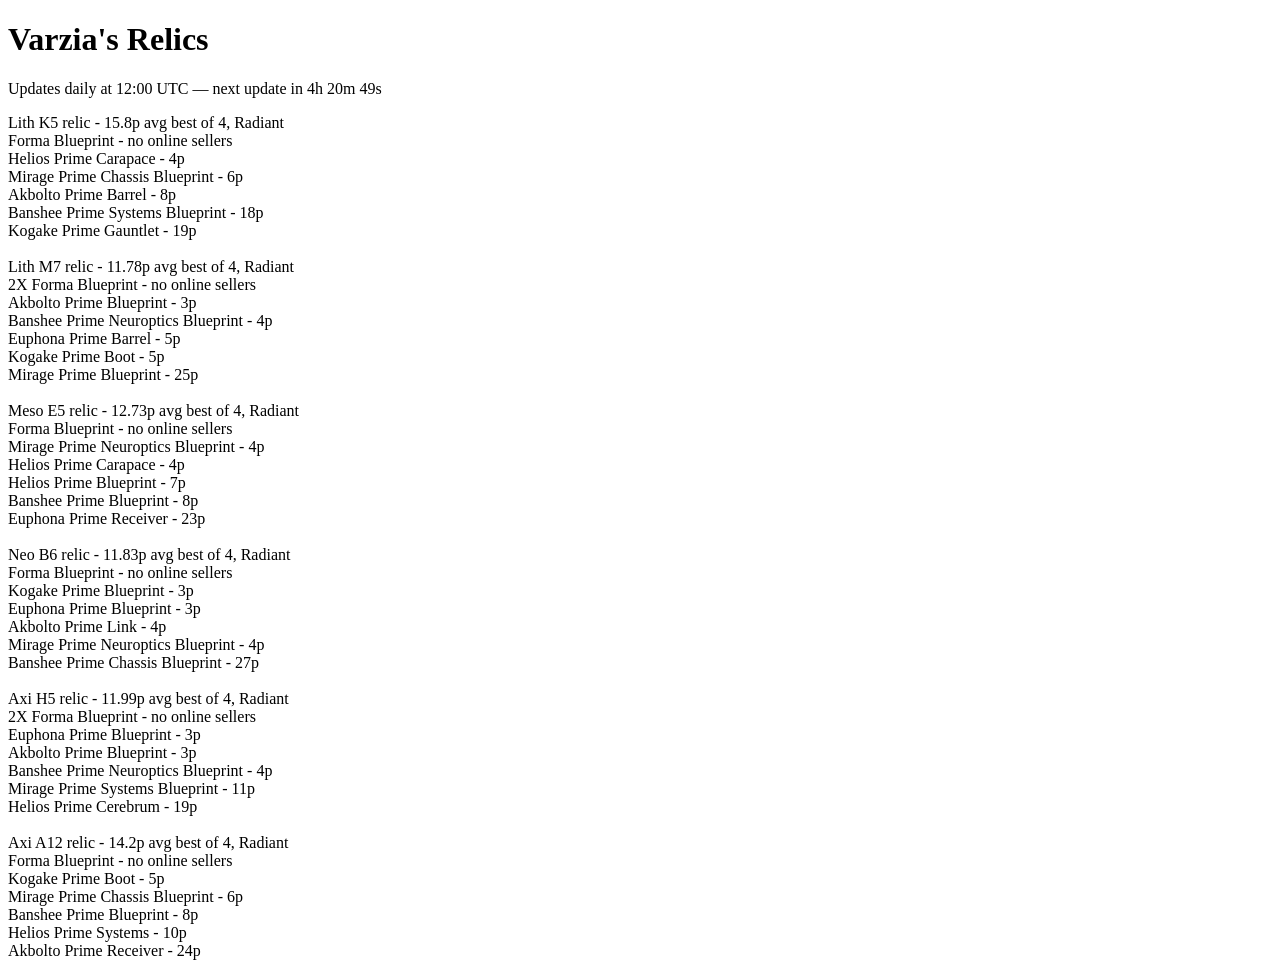
==== index.html @ 23f41d36 "Rename github-index.html to index.html" ====
<!DOCTYPE html>
<html>
<head>
  <title>Varzia's Relics</title>
</head>
<body>
  <h1>Varzia's Relics</h1>
  <p id="meta">Loading...</p>
  <div id="relics">Loading relic data...</div>

  <script>
    // Next update time: 12:00 UTC, once a day.
    // If you change the cron schedule in update-relics.yml, change this hour to match.
    const UPDATE_HOUR_UTC = 12;

    function nextUpdateTime() {
      const now = new Date();
      const next = new Date(Date.UTC(now.getUTCFullYear(), now.getUTCMonth(), now.getUTCDate(), UPDATE_HOUR_UTC, 0, 0));
      if (next <= now) next.setUTCDate(next.getUTCDate() + 1);
      return next;
    }

    function formatCountdown(ms) {
      const totalSeconds = Math.max(0, Math.floor(ms / 1000));
      const h = Math.floor(totalSeconds / 3600);
      const m = Math.floor((totalSeconds % 3600) / 60);
      const s = totalSeconds % 60;
      return h + "h " + m + "m " + s + "s";
    }

    function updateCountdown() {
      const meta = document.getElementById("meta");
      const next = nextUpdateTime();
      const diff = next - new Date();
      meta.textContent = "Updates daily at 12:00 UTC — next update in " + formatCountdown(diff);
    }

    async function loadRelics() {
      const out = document.getElementById("relics");
      try {
        const r = await fetch("relics.json");
        const data = await r.json();

        const blocks = data.relics.map(relic => {
          const lines = relic.items.map(x => {
            const priceText = x.priceKnown ? x.price + "p" : "no online sellers";
            return "  " + x.itemName + " - " + priceText;
          });
          return relic.relic + " relic - " + relic.relicValue + "p avg best of 4, Radiant\n" + lines.join("\n");
        });

        out.style.whiteSpace = "pre-line";
        out.textContent = blocks.join("\n\n");
      } catch (e) {
        out.textContent = "Failed to load relic data: " + e;
      }
    }

    updateCountdown();
    setInterval(updateCountdown, 1000);
    loadRelics();
  </script>
</body>
</html>
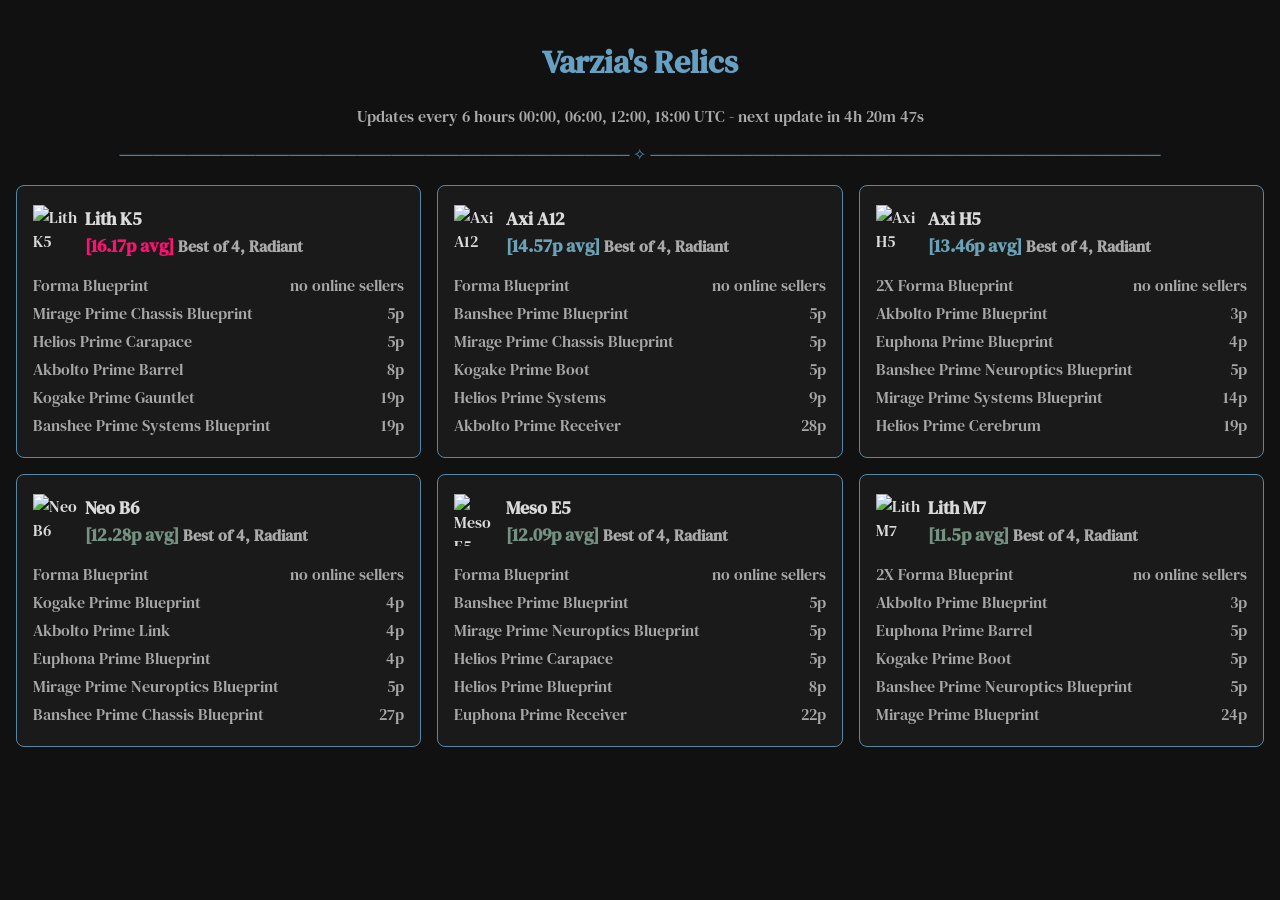
==== commit d9f9226f: "Add files via upload" ====
--- a/index.html
+++ b/index.html
@@ -1,23 +1,27 @@
 <!DOCTYPE html>
 <html>
 <head>
+  <meta charset="UTF-8">
+  <link href="https://fonts.googleapis.com/css2?family=Archivo+Black&family=DM+Serif+Text:ital@0;1&family=Fraunces:ital,opsz,wght@0,9..144,100..900;1,9..144,100..900&family=Inconsolata:wght@200..900&display=swap" rel="stylesheet">
   <title>Varzia's Relics</title>
+  <link rel="stylesheet" href="style.css">
 </head>
 <body>
   <h1>Varzia's Relics</h1>
   <p id="meta">Loading...</p>
+  <div class="divider"> ───────────────────────────────────────────── ✧ ───────────────────────────────────────────── </div>
   <div id="relics">Loading relic data...</div>
 
   <script>
-    // Next update time: 12:00 UTC, once a day.
-    // If you change the cron schedule in update-relics.yml, change this hour to match.
-    const UPDATE_HOUR_UTC = 12;
 
     function nextUpdateTime() {
+      const updateHours = [0, 6, 12, 18];
       const now = new Date();
-      const next = new Date(Date.UTC(now.getUTCFullYear(), now.getUTCMonth(), now.getUTCDate(), UPDATE_HOUR_UTC, 0, 0));
-      if (next <= now) next.setUTCDate(next.getUTCDate() + 1);
-      return next;
+      for (const h of updateHours) {
+        const candidate = new Date(Date.UTC(now.getUTCFullYear(), now.getUTCMonth(), now.getUTCDate(), h, 0, 0));
+        if (candidate > now) return candidate;
+      }
+      return new Date(Date.UTC(now.getUTCFullYear(), now.getUTCMonth(), now.getUTCDate() + 1, updateHours[0], 0, 0));
     }
 
     function formatCountdown(ms) {
@@ -32,7 +36,7 @@
       const meta = document.getElementById("meta");
       const next = nextUpdateTime();
       const diff = next - new Date();
-      meta.textContent = "Updates daily at 12:00 UTC — next update in " + formatCountdown(diff);
+      meta.textContent = "Updates every 6 hours 00:00, 06:00, 12:00, 18:00 UTC - next update in " + formatCountdown(diff);
     }
 
     async function loadRelics() {
@@ -41,16 +45,63 @@
         const r = await fetch("relics.json");
         const data = await r.json();
 
-        const blocks = data.relics.map(relic => {
-          const lines = relic.items.map(x => {
-            const priceText = x.priceKnown ? x.price + "p" : "no online sellers";
-            return "  " + x.itemName + " - " + priceText;
+        out.innerHTML = "";
+        data.relics.forEach(relic => {
+          const card = document.createElement("div");
+          card.className = "relic-card";
+
+          const header = document.createElement("div");
+          header.className = "relic-header";
+
+          const img = document.createElement("img");
+          img.src = relic.icon;
+          img.alt = relic.relic;
+          img.className = "relic-icon";
+          header.appendChild(img);
+
+          const textBox = document.createElement("div");
+
+          const title = document.createElement("h2");
+          title.textContent = relic.relic;
+
+          const subtitle = document.createElement("h2");
+          subtitle.className = "relic-value";
+          const valueSpan = document.createElement("span");
+          valueSpan.textContent = "[" + relic.relicValue + "p avg] ";
+          valueSpan.className =
+            relic.relicValue < 13 ? "value-low" :
+            relic.relicValue < 15 ? "value-mid" :
+            "value-high";
+
+          subtitle.appendChild(valueSpan);
+          const labelSpan = document.createElement("span");
+          labelSpan.textContent = "Best of 4, Radiant";
+          labelSpan.className = "best-of-4-label";
+          subtitle.appendChild(labelSpan);
+
+          textBox.appendChild(title);
+          textBox.appendChild(subtitle);
+          header.appendChild(textBox);
+
+          card.appendChild(header);
+
+            relic.items.forEach(x => {
+            const line = document.createElement("p");
+            line.className = "item-row";
+
+            const nameSpan = document.createElement("span");
+            nameSpan.textContent = x.itemName;
+
+            const priceSpan = document.createElement("span");
+            priceSpan.textContent = x.priceKnown ? x.price + "p" : "no online sellers";
+
+            line.appendChild(nameSpan);
+            line.appendChild(priceSpan);
+            card.appendChild(line);
           });
-          return relic.relic + " relic - " + relic.relicValue + "p avg best of 4, Radiant\n" + lines.join("\n");
+
+        out.appendChild(card);
         });
-
-        out.style.whiteSpace = "pre-line";
-        out.textContent = blocks.join("\n\n");
       } catch (e) {
         out.textContent = "Failed to load relic data: " + e;
       }
@@ -61,4 +112,4 @@
     loadRelics();
   </script>
 </body>
-</html>
+</html>
--- a/style.css
+++ b/style.css
@@ -0,0 +1,76 @@
+body {
+  background: #111;
+  color: #dbdbdb;
+  max-width: 1300px;
+  margin: 40px auto;
+  padding: 0 16px;
+  font-family: 'DM Serif Text', serif;
+}
+
+h1 {
+  text-align: center;
+  color: #66a0c2;
+}
+
+#meta {
+  text-align: center;
+  color: #aaa;
+}
+
+#relics {
+  white-space: pre-line;
+  line-height: 1.5;
+  display: grid;
+  grid-template-columns: repeat(3, 1fr);
+  gap: 16px;
+}
+
+.relic-card {
+  border: 1px solid #5488a6;
+  border-radius: 8px;
+  background: #1a1a1a;
+  padding: 16px;
+}
+
+.relic-card h2 {
+  margin: 0;
+  font-size: 18px;
+}
+
+.relic-card p {
+  margin: 4px 0;
+  color: #a7a7a7;
+}
+
+.item-row {
+  display: flex;
+  justify-content: space-between;
+}
+
+.relic-icon {
+  width: 52px;
+  height: 52px;
+  display: block;
+}
+
+.relic-header {
+  display: flex;
+  margin-top: 3px;
+  margin-bottom: 14px
+}
+
+.value-high { color: rgb(255, 17, 116); }
+.value-mid { color: rgb(106, 163, 183); }
+.value-low { color: #749182; }
+
+.divider {
+  text-align: center;
+  color: #5488a6;
+  margin-bottom: 20px;
+  
+}
+
+.best-of-4-label {
+  color: #aaa;
+  font-size: 16px;
+}
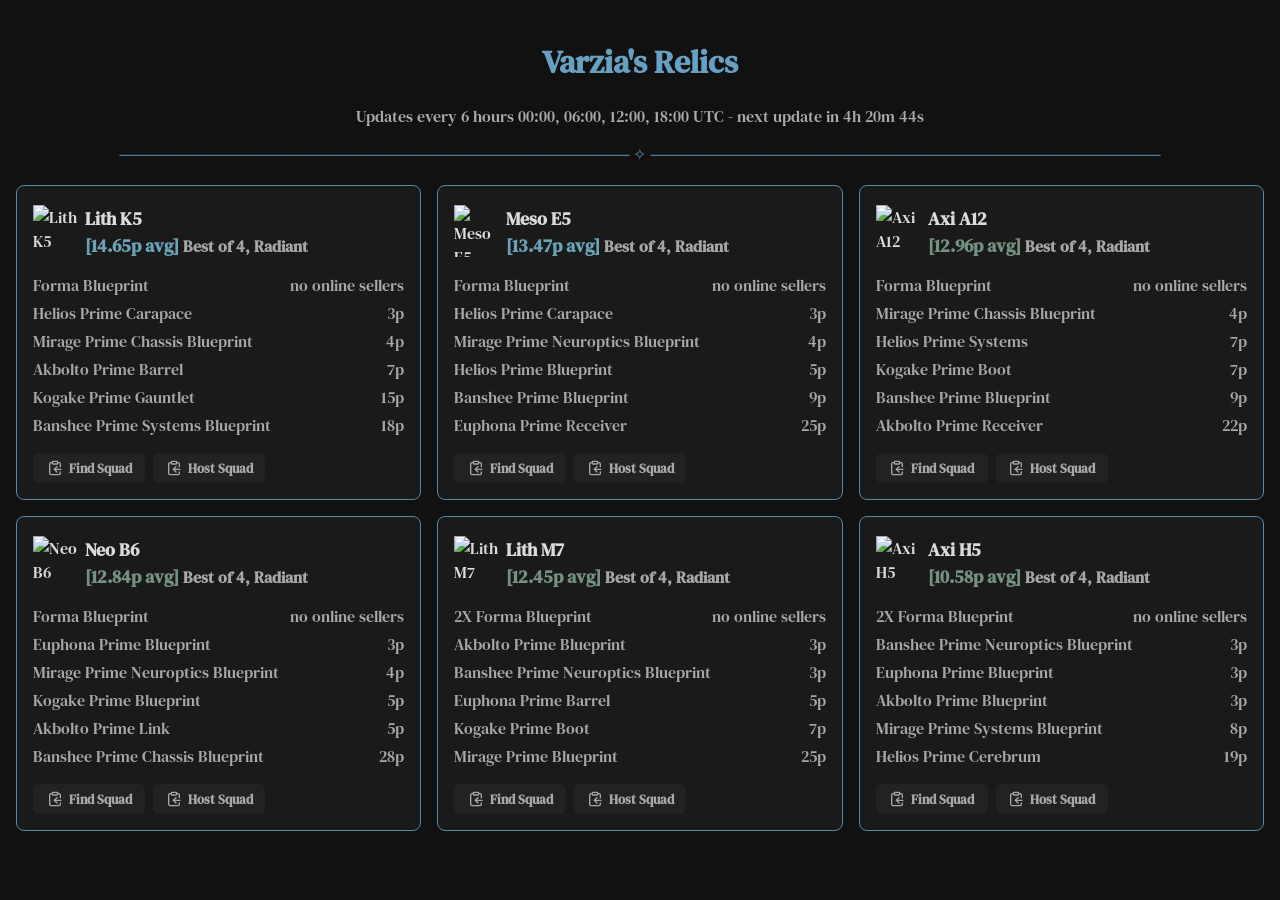
==== commit c96d5a8b: "Add files via upload" ====
--- a/index.html
+++ b/index.html
@@ -100,6 +100,58 @@
             card.appendChild(line);
           });
 
+                    // Squad buttons + overlay box
+          const squadRow = document.createElement("div");
+          squadRow.className = "squad-row";
+
+          const findBtn = document.createElement("button");
+          findBtn.className = "squad-btn find-squad-btn";
+          findBtn.innerHTML = `<svg xmlns="http://www.w3.org/2000/svg" width="16" height="16" viewBox="0 0 24 24" fill="none" stroke="currentColor"
+          stroke-width="2" stroke-linecap="round" stroke-linejoin="round"><rect width="8" height="4" x="8" y="2" rx="1" ry="1"/><path d="M8 4H6a2 2
+          0 0 0-2 2v14a2 2 0 0 0 2 2h12a2 2 0 0 0 2-2v-2"/><path d="M16 4h2a2 2 0 0 1 2 2v4"/><path d="M21 14H11"/><path d="m15 10-4 4 4 4"/></svg>` + " Find Squad";
+
+          const hostBtn = document.createElement("button");
+          hostBtn.className = "squad-btn host-squad-btn";
+          hostBtn.innerHTML = `<svg xmlns="http://www.w3.org/2000/svg" width="16" height="16" viewBox="0 0 24 24" fill="none" stroke="currentColor"
+          stroke-width="2" stroke-linecap="round" stroke-linejoin="round"><rect width="8" height="4" x="8" y="2" rx="1" ry="1"/><path d="M8 4H6a2 2 0 0 0-2 2v14a2
+          2 0 0 0 2 2h12a2 2 0 0 0 2-2v-2"/><path d="M16 4h2a2 2 0 0 1 2 2v4"/><path d="M21 14H11"/><path d="m15 10-4 4 4 4"/></svg>` + " Host Squad";
+
+          squadRow.appendChild(findBtn);
+          squadRow.appendChild(hostBtn);
+
+          const overlay = document.createElement("div");
+          overlay.className = "squad-overlay";
+          overlay.style.display = "none";
+
+          const textInput = document.createElement("input");
+          textInput.type = "text";
+          textInput.className = "squad-text";
+          textInput.readOnly = true;
+
+          const closeBtn = document.createElement("button");
+          closeBtn.className = "squad-close-btn";
+          closeBtn.textContent = "Close";
+
+          overlay.appendChild(textInput);
+          overlay.appendChild(closeBtn);
+
+          function openSquadBox(prefix) {
+            textInput.value = prefix + " [" + relic.relic + " Relic] Rad";
+            overlay.style.display = "flex";
+            textInput.focus();
+            textInput.select();
+          }
+
+          findBtn.addEventListener("click", () => openSquadBox("LF"));
+          hostBtn.addEventListener("click", () => openSquadBox("H"));
+          closeBtn.addEventListener("click", () => {
+            overlay.style.display = "none";
+          });
+
+          card.style.position = "relative";
+          card.appendChild(squadRow);
+          card.appendChild(overlay);
+
         out.appendChild(card);
         });
       } catch (e) {
--- a/style.css
+++ b/style.css
@@ -71,6 +71,76 @@
 }
 
 .best-of-4-label {
+  color: #a7a7a7;
+  font-size: 16px;
+}
+
+
+
+.squad-row {
+  display: flex;
+  gap: 8px;
+  margin-top: 16px;
+}
+
+.squad-btn {
+  padding: 6px;
+  cursor: pointer;
+  background-color: #222222;
+  color: #a7a7a7;
+  font-family: 'DM Serif Text', serif;
+  font-weight: bold;
+  border-radius: 6px;
+  width: 112px;
+  border: 0px;
+}
+
+.squad-overlay {
+  position: absolute;
+  bottom: 0;
+  left: 0;
+  right: 0;
+  display: flex;
+  gap: 8px;
+  padding: 16px;
+  background: #1a1a1a;
+  border-radius: 0 0 8px 8px;
+  display: flex;
+  align-items: center;
+}
+
+.squad-text {
+  flex: 1;
+  background-color: #222222;
+  border-radius: 0px;
   color: #aaa;
-  font-size: 16px;
+  border: 0px;
+  border-color: #66a0c2;
+  height:28px;
+  border-radius: 6px;
+}
+
+.squad-close-btn {
+  padding: 6px;
+  cursor: pointer;
+  background-color: #222222;
+  color: #a7a7a7;
+  font-family: 'DM Serif Text', serif;
+  font-weight: bold;
+  border-radius: 6px;
+  width: 112px;
+  border: 0px;
+
+}
+
+.squad-text:focus {
+  outline: 0px solid #66a0c2;
+  outline-offset: 1px;
+}
+
+.squad-btn {
+  display: flex;
+  align-items: center;
+  justify-content: center;
+  gap: 6px;
 }
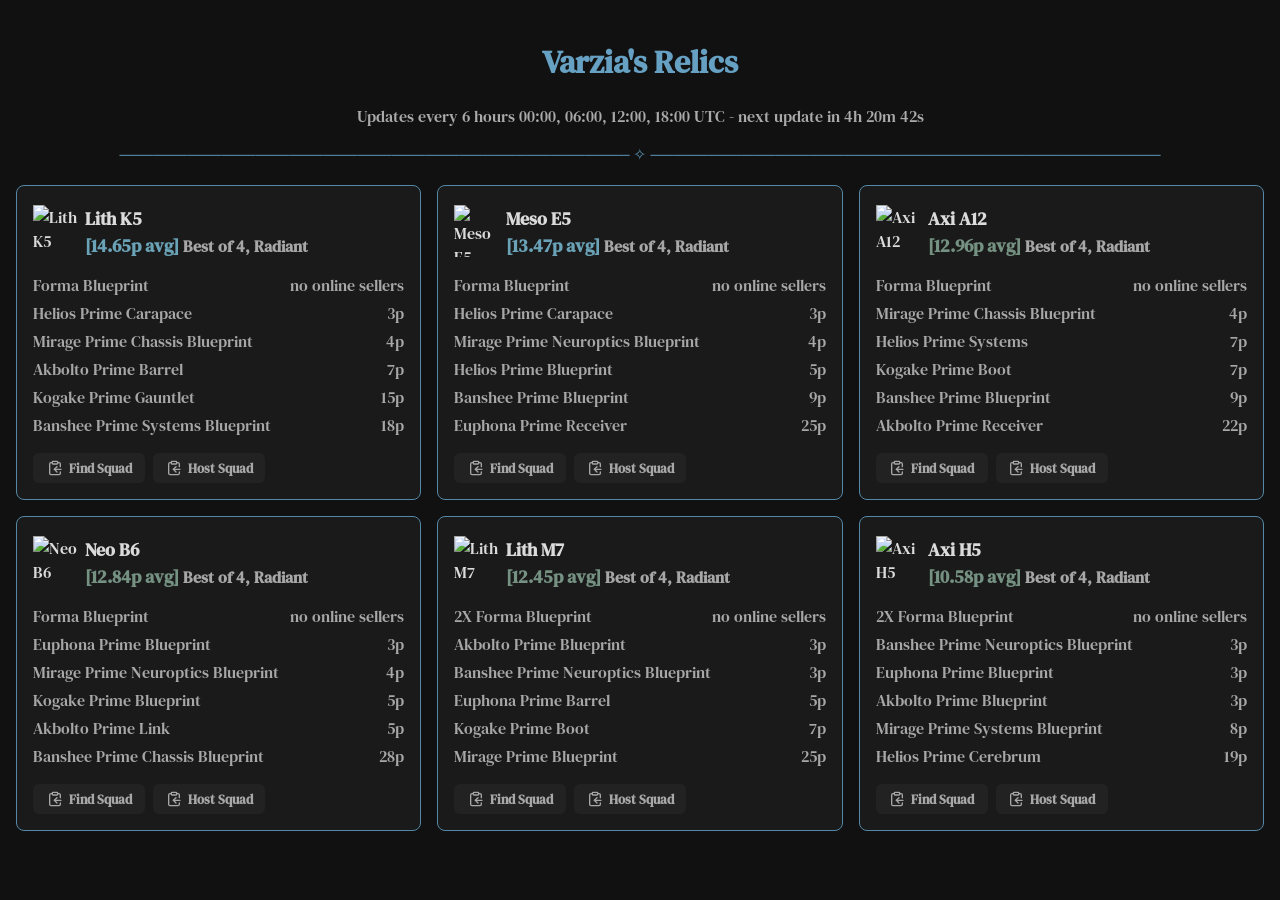
==== commit 92447419: "Add files via upload" ====
--- a/index.html
+++ b/index.html
@@ -2,6 +2,7 @@
 <html>
 <head>
   <meta charset="UTF-8">
+  <link rel="icon" href="relicIcon.png">
   <link href="https://fonts.googleapis.com/css2?family=Archivo+Black&family=DM+Serif+Text:ital@0;1&family=Fraunces:ital,opsz,wght@0,9..144,100..900;1,9..144,100..900&family=Inconsolata:wght@200..900&display=swap" rel="stylesheet">
   <title>Varzia's Relics</title>
   <link rel="stylesheet" href="style.css">
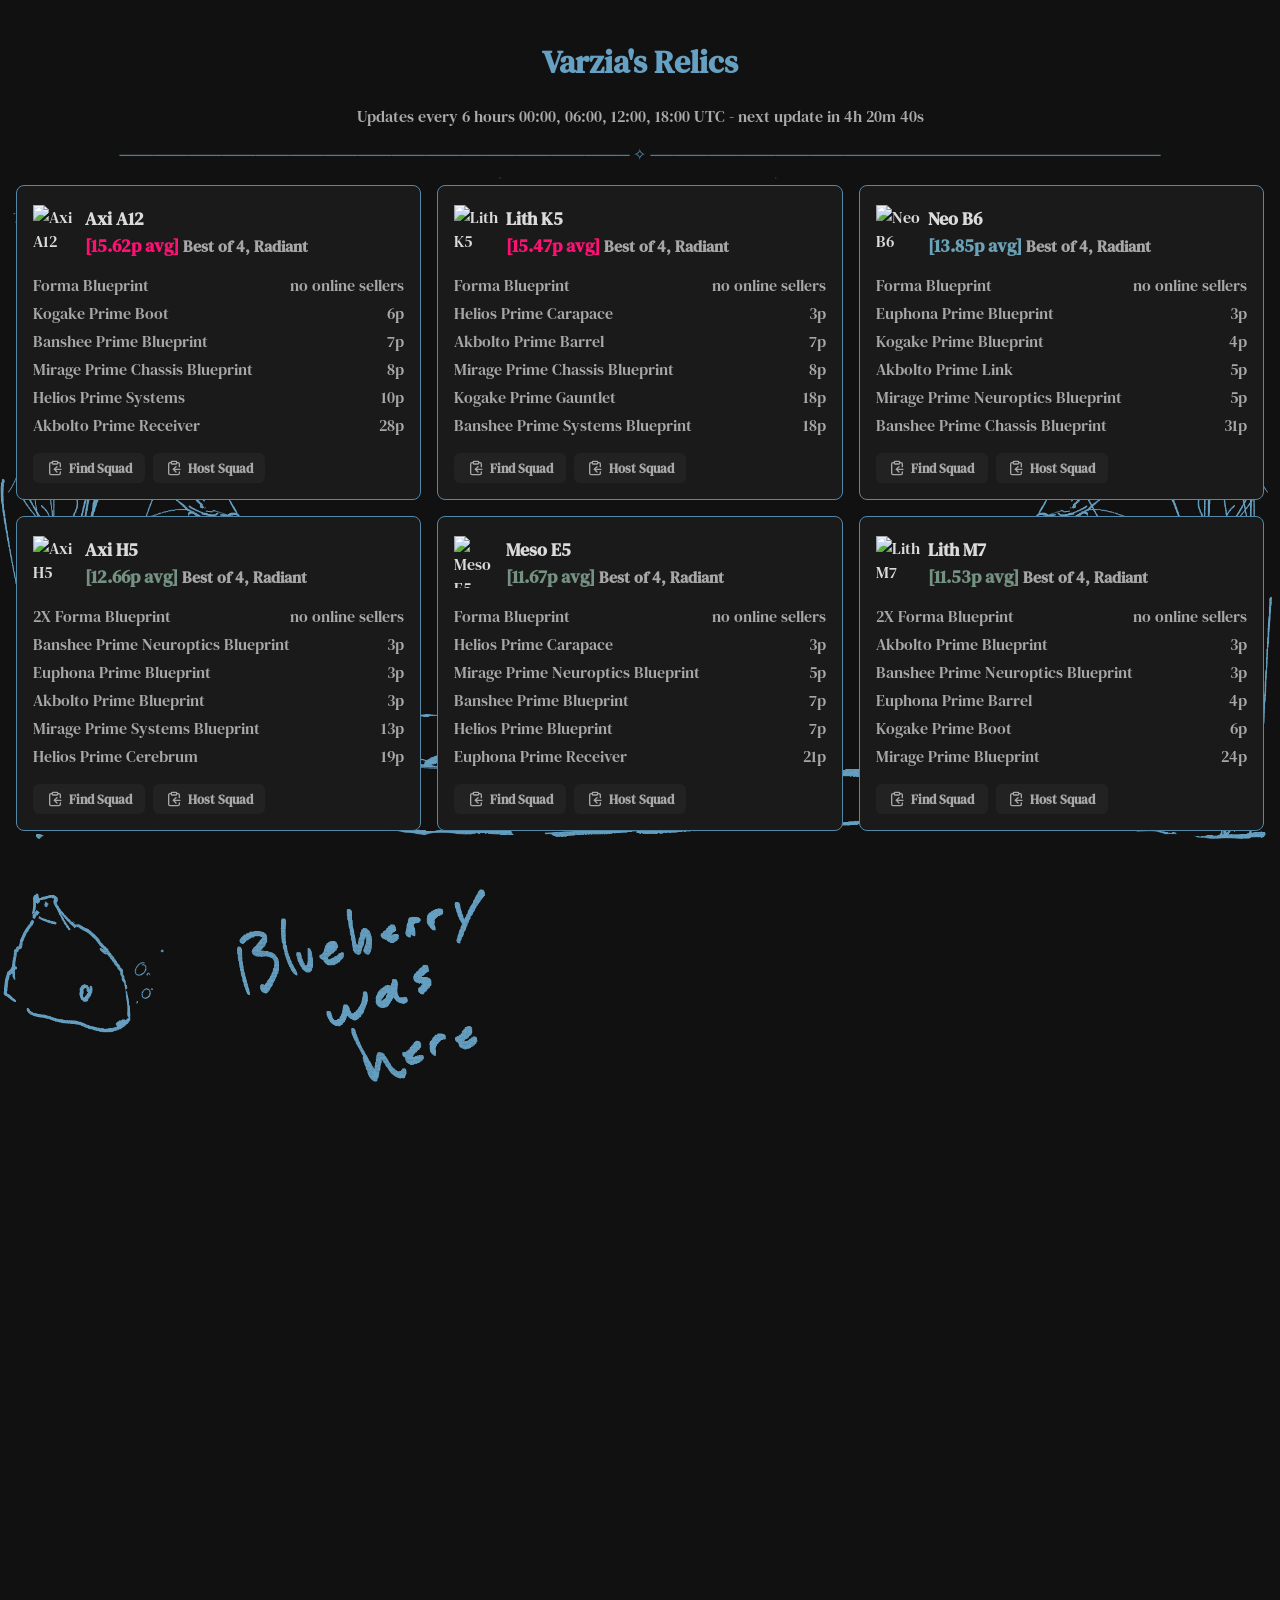
==== commit e620d35d: "Add files via upload" ====
--- a/index.html
+++ b/index.html
@@ -2,7 +2,7 @@
 <html>
 <head>
   <meta charset="UTF-8">
-  <link rel="icon" href="relicIcon.png">
+  <link rel="icon" href="RelicIcon2.png">
   <link href="https://fonts.googleapis.com/css2?family=Archivo+Black&family=DM+Serif+Text:ital@0;1&family=Fraunces:ital,opsz,wght@0,9..144,100..900;1,9..144,100..900&family=Inconsolata:wght@200..900&display=swap" rel="stylesheet">
   <title>Varzia's Relics</title>
   <link rel="stylesheet" href="style.css">
--- a/style.css
+++ b/style.css
@@ -5,6 +5,12 @@
   margin: 40px auto;
   padding: 0 16px;
   font-family: 'DM Serif Text', serif;
+  background-image: url("relicBackground.jpg");
+  background-size: 100% auto;
+  height: 1600px;
+  background-position: top center;
+  background-repeat: no-repeat;
+  background-attachment: scroll;
 }
 
 h1 {
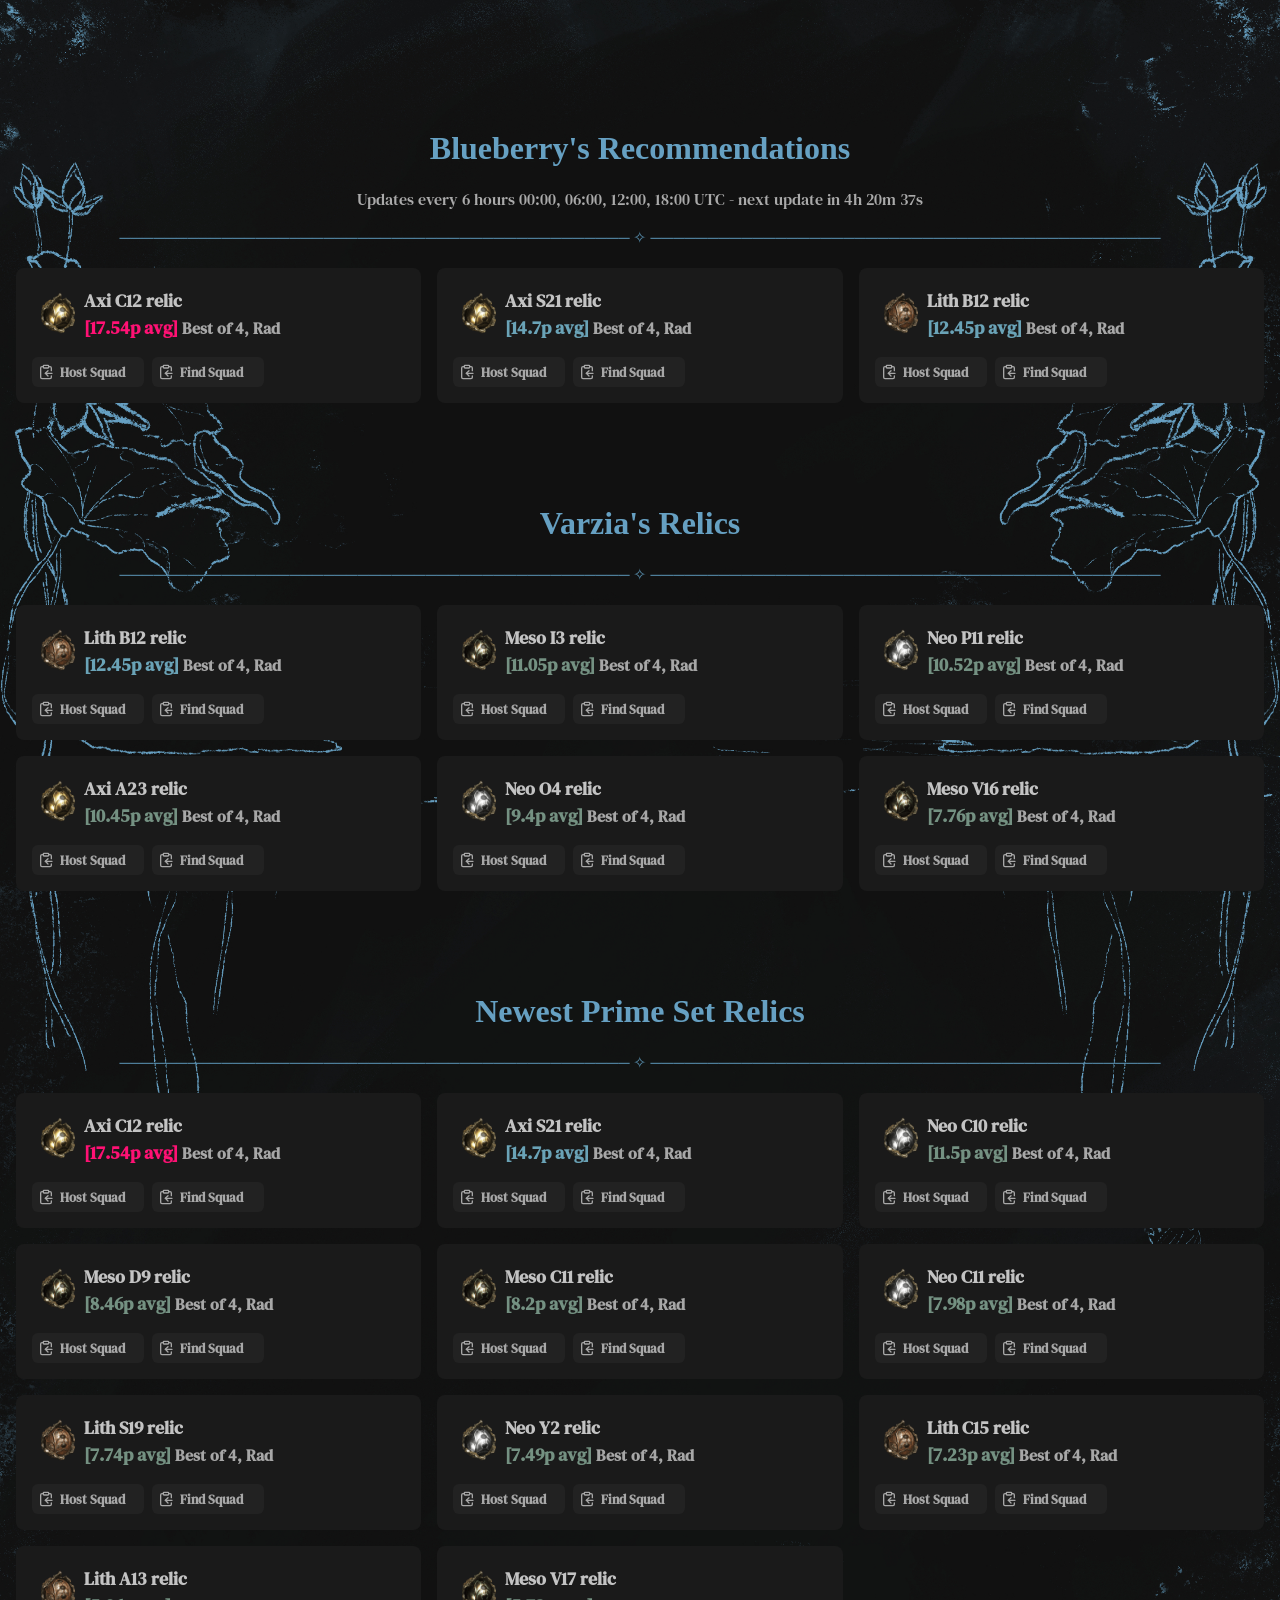
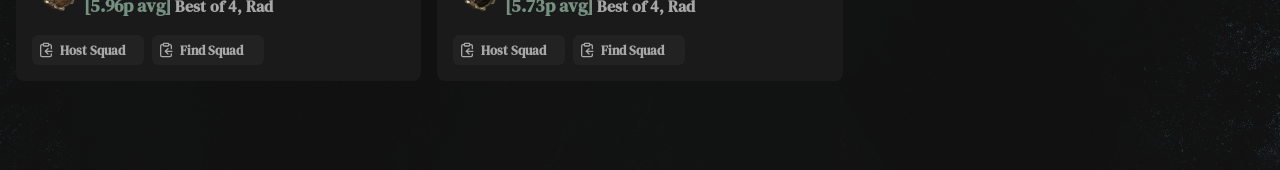
==== commit a27c4186: "Add files via upload" ====
--- a/index.html
+++ b/index.html
@@ -3,18 +3,30 @@
 <head>
   <meta charset="UTF-8">
   <link rel="icon" href="RelicIcon2.png">
-  <link href="https://fonts.googleapis.com/css2?family=Archivo+Black&family=DM+Serif+Text:ital@0;1&family=Fraunces:ital,opsz,wght@0,9..144,100..900;1,9..144,100..900&family=Inconsolata:wght@200..900&display=swap" rel="stylesheet">
+  <link href="https://fonts.googleapis.com/css2?family=DM+Serif+Text:ital@0;1&display=swap" rel="stylesheet">  
+  <link href="https://fonts.googleapis.com/css2?family=PT+Sans:ital,wght@0,400;0,700;1,400;1,700&display=swap" rel="stylesheet">
   <title>Varzia's Relics</title>
   <link rel="stylesheet" href="style.css">
 </head>
 <body>
+
+  <h1>Blueberry's Recommendations</h1>
+  <p id="meta">Top 3 relics right now</p>
+  <div class="divider"> ───────────────────────────────────────────── ✧ ───────────────────────────────────────────── </div>
+  <div id="recommendations">Loading recommendations...</div>
+  <div class="spacer"></div>
+
   <h1>Varzia's Relics</h1>
-  <p id="meta">Loading...</p>
   <div class="divider"> ───────────────────────────────────────────── ✧ ───────────────────────────────────────────── </div>
   <div id="relics">Loading relic data...</div>
+  <div class="spacer"></div>
+
+  <h1>Newest Prime Set Relics</h1>
+  <div class="divider"> ───────────────────────────────────────────── ✧ ───────────────────────────────────────────── </div>
+  <div id="newest-relics">Loading newest relic data...</div>
+  <div class="spacer"></div>
 
   <script>
-
     function nextUpdateTime() {
       const updateHours = [0, 6, 12, 18];
       const now = new Date();
@@ -40,129 +52,238 @@
       meta.textContent = "Updates every 6 hours 00:00, 06:00, 12:00, 18:00 UTC - next update in " + formatCountdown(diff);
     }
 
+    // Builds one relic card element from a relic object (same shape in
+    // varzia-relics.json and newest-relics.json). Used by every section
+    // that displays relic cards.
+    function createRelicCard(relic) {
+      const card = document.createElement("div");
+      card.className = "relic-card";
+      card.style.position = "relative";
+
+      const header = document.createElement("div");
+      header.className = "relic-header";
+
+      const tier = relic.relic.split(" ")[0];
+      const img = document.createElement("img");
+      img.src = relic.icon || ("Images/" + tier + "0.png");
+      img.alt = tier;
+      img.className = "relic-icon";
+      header.appendChild(img);
+
+      const textBox = document.createElement("div");
+
+      const title = document.createElement("h2");
+      const wikiLink = document.createElement("a");
+      wikiLink.textContent = relic.relic + " relic";
+      wikiLink.href = "https://wiki.warframe.com/w/" + encodeURIComponent(relic.relic.replace(/ /g, "_")) + "#Mission_Drop_Locations";
+      wikiLink.target = "_blank";
+      wikiLink.rel = "noopener noreferrer";
+      wikiLink.addEventListener("click", (e) => e.stopPropagation());
+
+      title.appendChild(wikiLink);
+
+      const subtitle = document.createElement("h2");
+      subtitle.className = "relic-value";
+
+      const valueSpan = document.createElement("span");
+      valueSpan.textContent = "[" + relic.relicValue + "p avg] ";
+      valueSpan.className =
+        relic.relicValue < 12 ? "value-low" :
+        relic.relicValue < 15 ? "value-mid" :
+        "value-high";
+
+      const labelSpan = document.createElement("span");
+      labelSpan.textContent = "Best of 4, Rad";
+      labelSpan.className = "best-of-4-label";
+
+      subtitle.appendChild(valueSpan);
+      subtitle.appendChild(labelSpan);
+
+      textBox.appendChild(title);
+      textBox.appendChild(subtitle);
+      header.appendChild(textBox);
+      card.appendChild(header);
+
+      const itemsWrapper = document.createElement("div");
+      itemsWrapper.className = "items-wrapper";
+      itemsWrapper.style.display = "none";
+
+      relic.items.forEach(x => {
+        const line = document.createElement("p");
+        line.className = "item-row";
+
+        const nameSpan = document.createElement("span");
+        nameSpan.textContent = x.itemName;
+
+        const priceSpan = document.createElement("span");
+        priceSpan.textContent = x.priceKnown ? x.price + "p" : "no online sellers";
+
+        line.appendChild(nameSpan);
+        line.appendChild(priceSpan);
+        itemsWrapper.appendChild(line);
+      });
+
+      card.appendChild(itemsWrapper);
+
+      card.style.cursor = "pointer";
+      card.addEventListener("click", () => {
+        const isHidden = itemsWrapper.style.display === "none";
+        itemsWrapper.style.display = isHidden ? "block" : "none";
+      });
+
+      const squadRow = document.createElement("div");
+      squadRow.className = "squad-row";
+
+      const findBtn = document.createElement("button");
+      findBtn.className = "squad-btn find-squad-btn";
+      findBtn.innerHTML = `<svg xmlns="http://www.w3.org/2000/svg" width="16" height="16" viewBox="0 0 24 24" fill="none" stroke="currentColor" stroke-width="2" stroke-linecap="round" stroke-linejoin="round"><rect width="8" height="4" x="8" y="2" rx="1" ry="1"/><path d="M8 4H6a2 2 0 0 0-2 2v14a2 2 0 0 0 2 2h12a2 2 0 0 0 2-2v-2"/><path d="M16 4h2a2 2 0 0 1 2 2v4"/><path d="M21 14H11"/><path d="m15 10-4 4 4 4"/></svg>` 
+      + " Find Squad";
+
+      const hostBtn = document.createElement("button");
+      hostBtn.className = "squad-btn host-squad-btn";
+      hostBtn.innerHTML = `<svg xmlns="http://www.w3.org/2000/svg" width="16" height="16" viewBox="0 0 24 24" fill="none" stroke="currentColor" stroke-width="2" stroke-linecap="round" stroke-linejoin="round"><rect width="8" height="4" x="8" y="2" rx="1" ry="1"/><path d="M8 4H6a2 2 0 0 0-2 2v14a2 2 0 0 0 2 2h12a2 2 0 0 0 2-2v-2"/><path d="M16 4h2a2 2 0 0 1 2 2v4"/><path d="M21 14H11"/><path d="m15 10-4 4 4 4"/></svg>` 
+      + " Host Squad";
+
+      squadRow.addEventListener("click", (e) => e.stopPropagation());
+
+      squadRow.appendChild(hostBtn);
+      squadRow.appendChild(findBtn);
+
+      const overlay = document.createElement("div");
+      overlay.className = "squad-overlay";
+      overlay.style.display = "none";
+
+      const textInput = document.createElement("input");
+      textInput.type = "text";
+      textInput.className = "squad-text";
+
+      const closeBtn = document.createElement("button");
+      closeBtn.className = "squad-close-btn";
+      closeBtn.innerHTML = `<svg xmlns="http://www.w3.org/2000/svg" width="16" height="16" viewBox="0 0 24 24" fill="none" stroke="currentColor" stroke-width="3" stroke-linecap="round" stroke-linejoin="round" class="lucide lucide-x preview-icon"><path d="M18 6 6 18"/><path d="m6 6 12 12"/></svg>` 
+      + " Close";
+
+      const minusBtn = document.createElement("button");
+      minusBtn.className = "player-count-btn";
+      minusBtn.innerHTML = `<svg xmlns="http://www.w3.org/2000/svg" width="16" height="16" viewBox="0 0 24 24" fill="none" stroke="currentColor" stroke-width="3" stroke-linecap="round" stroke-linejoin="round" class="lucide lucide-minus preview-icon"><path d="M5 12h14"/></svg>`;
+
+      const plusBtn = document.createElement("button");
+      plusBtn.className = "player-count-btn";
+      plusBtn.innerHTML = `<svg xmlns="http://www.w3.org/2000/svg" width="16" height="16" viewBox="0 0 24 24" fill="none" stroke="currentColor" stroke-width="3" stroke-linecap="round" stroke-linejoin="round" class="lucide lucide-plus preview-icon"><path d="M5 12h14"/><path d="M12 5v14"/></svg>`;
+
+      let playerCount = 0;
+
+      const copyBtn = document.createElement("button");
+      copyBtn.className = "squad-copy-btn";
+      copyBtn.innerHTML = `<svg xmlns="http://www.w3.org/2000/svg" width="16" height="16" viewBox="0 0 24 24" fill="none" stroke="currentColor" stroke-width="2" stroke-linecap="round" stroke-linejoin="round"><rect width="8" height="4" x="8" y="2" rx="1" ry="1"/><path d="M8 4H6a2 2 0 0 0-2 2v14a2 2 0 0 0 2 2h12a2 2 0 0 0 2-2v-2"/><path d="M16 4h2a2 2 0 0 1 2 2v4"/><path d="M21 14H11"/><path d="m15 10-4 4 4 4"/></svg>`;
+
+      copyBtn.addEventListener("click", async () => {
+        await navigator.clipboard.writeText(textInput.value);
+      });
+      closeBtn.addEventListener("click", (e) => e.stopPropagation());
+      minusBtn.addEventListener("click", (e) => e.stopPropagation());
+      plusBtn.addEventListener("click", (e) => e.stopPropagation());
+      copyBtn.addEventListener("click", (e) => e.stopPropagation());
+
+      overlay.appendChild(closeBtn);
+      overlay.appendChild(minusBtn);
+      overlay.appendChild(plusBtn);
+      overlay.appendChild(copyBtn);
+      overlay.appendChild(textInput);
+
+      function openSquadBox(prefix) {
+        playerCount = 1;
+
+        if (prefix === "H") {
+          textInput.value = prefix + " [" + relic.relic + " Relic] Rad 1/4";
+          minusBtn.style.display = "flex";
+          plusBtn.style.display = "flex";
+        } else {
+          textInput.value = prefix + " [" + relic.relic + " Relic] Rad";
+          minusBtn.style.display = "none";
+          plusBtn.style.display = "none";
+        }
+
+        overlay.style.display = "flex";
+      }
+
+      minusBtn.addEventListener("click", () => {
+        if (playerCount > 1) {
+          playerCount--;
+          textInput.value = textInput.value.replace(/\d\/4$/, playerCount + "/4");
+        }
+      });
+
+      plusBtn.addEventListener("click", () => {
+        if (playerCount < 3) {
+          playerCount++;
+          textInput.value = textInput.value.replace(/\d\/4$/, playerCount + "/4");
+        }
+      });
+
+      findBtn.addEventListener("click", () => openSquadBox("LF"));
+      hostBtn.addEventListener("click", () => openSquadBox("H"));
+      closeBtn.addEventListener("click", () => {
+        overlay.style.display = "none";
+      });
+
+      card.appendChild(squadRow);
+      card.appendChild(overlay);
+
+      return card;
+    }
+
     async function loadRelics() {
       const out = document.getElementById("relics");
       try {
-        const r = await fetch("relics.json");
+        const r = await fetch("varzia-relics.json");
         const data = await r.json();
-
         out.innerHTML = "";
-        data.relics.forEach(relic => {
-          const card = document.createElement("div");
-          card.className = "relic-card";
-
-          const header = document.createElement("div");
-          header.className = "relic-header";
-
-          const img = document.createElement("img");
-          img.src = relic.icon;
-          img.alt = relic.relic;
-          img.className = "relic-icon";
-          header.appendChild(img);
-
-          const textBox = document.createElement("div");
-
-          const title = document.createElement("h2");
-          title.textContent = relic.relic;
-
-          const subtitle = document.createElement("h2");
-          subtitle.className = "relic-value";
-          const valueSpan = document.createElement("span");
-          valueSpan.textContent = "[" + relic.relicValue + "p avg] ";
-          valueSpan.className =
-            relic.relicValue < 13 ? "value-low" :
-            relic.relicValue < 15 ? "value-mid" :
-            "value-high";
-
-          subtitle.appendChild(valueSpan);
-          const labelSpan = document.createElement("span");
-          labelSpan.textContent = "Best of 4, Radiant";
-          labelSpan.className = "best-of-4-label";
-          subtitle.appendChild(labelSpan);
-
-          textBox.appendChild(title);
-          textBox.appendChild(subtitle);
-          header.appendChild(textBox);
-
-          card.appendChild(header);
-
-            relic.items.forEach(x => {
-            const line = document.createElement("p");
-            line.className = "item-row";
-
-            const nameSpan = document.createElement("span");
-            nameSpan.textContent = x.itemName;
-
-            const priceSpan = document.createElement("span");
-            priceSpan.textContent = x.priceKnown ? x.price + "p" : "no online sellers";
-
-            line.appendChild(nameSpan);
-            line.appendChild(priceSpan);
-            card.appendChild(line);
-          });
-
-                    // Squad buttons + overlay box
-          const squadRow = document.createElement("div");
-          squadRow.className = "squad-row";
-
-          const findBtn = document.createElement("button");
-          findBtn.className = "squad-btn find-squad-btn";
-          findBtn.innerHTML = `<svg xmlns="http://www.w3.org/2000/svg" width="16" height="16" viewBox="0 0 24 24" fill="none" stroke="currentColor"
-          stroke-width="2" stroke-linecap="round" stroke-linejoin="round"><rect width="8" height="4" x="8" y="2" rx="1" ry="1"/><path d="M8 4H6a2 2
-          0 0 0-2 2v14a2 2 0 0 0 2 2h12a2 2 0 0 0 2-2v-2"/><path d="M16 4h2a2 2 0 0 1 2 2v4"/><path d="M21 14H11"/><path d="m15 10-4 4 4 4"/></svg>` + " Find Squad";
-
-          const hostBtn = document.createElement("button");
-          hostBtn.className = "squad-btn host-squad-btn";
-          hostBtn.innerHTML = `<svg xmlns="http://www.w3.org/2000/svg" width="16" height="16" viewBox="0 0 24 24" fill="none" stroke="currentColor"
-          stroke-width="2" stroke-linecap="round" stroke-linejoin="round"><rect width="8" height="4" x="8" y="2" rx="1" ry="1"/><path d="M8 4H6a2 2 0 0 0-2 2v14a2
-          2 0 0 0 2 2h12a2 2 0 0 0 2-2v-2"/><path d="M16 4h2a2 2 0 0 1 2 2v4"/><path d="M21 14H11"/><path d="m15 10-4 4 4 4"/></svg>` + " Host Squad";
-
-          squadRow.appendChild(findBtn);
-          squadRow.appendChild(hostBtn);
-
-          const overlay = document.createElement("div");
-          overlay.className = "squad-overlay";
-          overlay.style.display = "none";
-
-          const textInput = document.createElement("input");
-          textInput.type = "text";
-          textInput.className = "squad-text";
-          textInput.readOnly = true;
-
-          const closeBtn = document.createElement("button");
-          closeBtn.className = "squad-close-btn";
-          closeBtn.textContent = "Close";
-
-          overlay.appendChild(textInput);
-          overlay.appendChild(closeBtn);
-
-          function openSquadBox(prefix) {
-            textInput.value = prefix + " [" + relic.relic + " Relic] Rad";
-            overlay.style.display = "flex";
-            textInput.focus();
-            textInput.select();
-          }
-
-          findBtn.addEventListener("click", () => openSquadBox("LF"));
-          hostBtn.addEventListener("click", () => openSquadBox("H"));
-          closeBtn.addEventListener("click", () => {
-            overlay.style.display = "none";
-          });
-
-          card.style.position = "relative";
-          card.appendChild(squadRow);
-          card.appendChild(overlay);
-
-        out.appendChild(card);
-        });
+        data.relics.forEach(relic => out.appendChild(createRelicCard(relic)));
       } catch (e) {
         out.textContent = "Failed to load relic data: " + e;
+      }
+    }
+
+    async function loadNewestRelics() {
+      const out = document.getElementById("newest-relics");
+      try {
+        const r = await fetch("newest-relics.json");
+        const data = await r.json();
+        out.innerHTML = "";
+        data.relics.forEach(relic => out.appendChild(createRelicCard(relic)));
+      } catch (e) {
+        out.textContent = "Failed to load newest relic data: " + e;
+      }
+    }
+
+    // Reads both already-saved JSON files (no live fetching of its own),
+    // combines their relics, and shows the top 3 by relicValue.
+    async function loadRecommendations() {
+      const out = document.getElementById("recommendations");
+      try {
+        const [varziaRes, newestRes] = await Promise.all([
+          fetch("varzia-relics.json"),
+          fetch("newest-relics.json")
+        ]);
+        const varziaData = await varziaRes.json();
+        const newestData = await newestRes.json();
+
+        const combined = [...varziaData.relics, ...newestData.relics];
+        combined.sort((a, b) => b.relicValue - a.relicValue);
+        const top3 = combined.slice(0, 3);
+
+        out.innerHTML = "";
+        top3.forEach(relic => out.appendChild(createRelicCard(relic)));
+      } catch (e) {
+        out.textContent = "Failed to load recommendations: " + e;
       }
     }
 
     updateCountdown();
     setInterval(updateCountdown, 1000);
     loadRelics();
+    loadNewestRelics();
+    loadRecommendations();
   </script>
 </body>
 </html>
--- a/style.css
+++ b/style.css
@@ -2,10 +2,11 @@
   background: #111;
   color: #dbdbdb;
   max-width: 1300px;
-  margin: 40px auto;
+  margin: 130px auto 40px auto;
   padding: 0 16px;
   font-family: 'DM Serif Text', serif;
-  background-image: url("relicBackground.jpg");
+  
+  background-image: url("relicbackgroundwebsight1.jpg");
   background-size: 100% auto;
   height: 1600px;
   background-position: top center;
@@ -16,11 +17,31 @@
 h1 {
   text-align: center;
   color: #66a0c2;
+  margin-top: 20px 0px;
+  font-family: 'DM Serif', serif;
+
+  /* mask-image: url("chalkTexture2.jpg");
+  mask-repeat: repeat;
+  mask-size: auto;
+  mask-mode: luminance;
+
+  -webkit-mask-image: url("chalkTexture2.jpg");
+  -webkit-mask-repeat: repeat;
+  -webkit-mask-size: 300px;
+  -webkit-mask-mode: luminance; */
 }
 
 #meta {
   text-align: center;
   color: #aaa;
+}
+
+#recommendations {
+  display: grid;
+  grid-template-columns: repeat(3, 1fr);
+  gap: 16px;
+  line-height: 1.5;
+  align-items: start;
 }
 
 #relics {
@@ -29,18 +50,39 @@
   display: grid;
   grid-template-columns: repeat(3, 1fr);
   gap: 16px;
+  align-items: start;
+}
+
+#newest-relics {
+  display: grid;
+  grid-template-columns: repeat(3, 1fr);
+  gap: 16px;
+  line-height: 1.5;
+  align-items: start;
 }
 
 .relic-card {
-  border: 1px solid #5488a6;
+  /*border: 1px solid #5488a6;*/
   border-radius: 8px;
-  background: #1a1a1a;
+  /*background: linear-gradient(180deg, #161616 0%, #121212 27%, #1a1a1a 30%, #1a1a1a 100%);*/
+  /*background: #1a1a1a;*/
+  background:#1a1a1a;
   padding: 16px;
+}
+
+.relic-header h2 a {
+  color: inherit;
+  text-decoration: none;
+}
+
+.relic-header h2 a:hover {
+  text-decoration: underline;
 }
 
 .relic-card h2 {
   margin: 0;
   font-size: 18px;
+  color: #c3c3c3;
 }
 
 .relic-card p {
@@ -124,6 +166,7 @@
   border-color: #66a0c2;
   height:28px;
   border-radius: 6px;
+  padding-left: 7px;
 }
 
 .squad-close-btn {
@@ -136,7 +179,42 @@
   border-radius: 6px;
   width: 112px;
   border: 0px;
-
+   display: flex;
+  align-items: center;
+  gap: 6px;
+  flex-shrink: 0;
+
+}
+
+.squad-copy-btn {
+  padding: 6px;
+  cursor: pointer;
+  background-color: #222222;
+  color: #a7a7a7;
+  font-family: 'DM Serif Text', serif;
+  font-weight: bold;
+  border-radius: 6px;
+  border: 0px;
+  display: flex;
+  align-items: center;
+  gap: 6px;
+}
+
+.player-count-btn {
+  padding: 6px;
+  cursor: pointer;
+  background-color: #222222;
+  color: #a7a7a7;
+  font-family: 'DM Serif Text', serif;
+  font-weight: bold;
+  border-radius: 6px;
+  border: 0px;
+  display: flex;
+  align-items: center;
+  justify-content: center;
+  gap: 6px;
+  width: auto;
+  white-space: nowrap;
 }
 
 .squad-text:focus {
@@ -147,6 +225,22 @@
 .squad-btn {
   display: flex;
   align-items: center;
-  justify-content: center;
-  gap: 6px;
+  gap: 6px;
+}
+
+.spacer {
+  height: 80px;
+}
+
+.toggle-contents-btn {
+  display: block;
+  width: 100%;
+  background-color: #222222;
+  border: none;
+  border-radius: 4px;
+
+  color: #a7a7a7;
+  cursor: pointer;
+  font-size: 14px;
+  padding: 4px 0;
 }
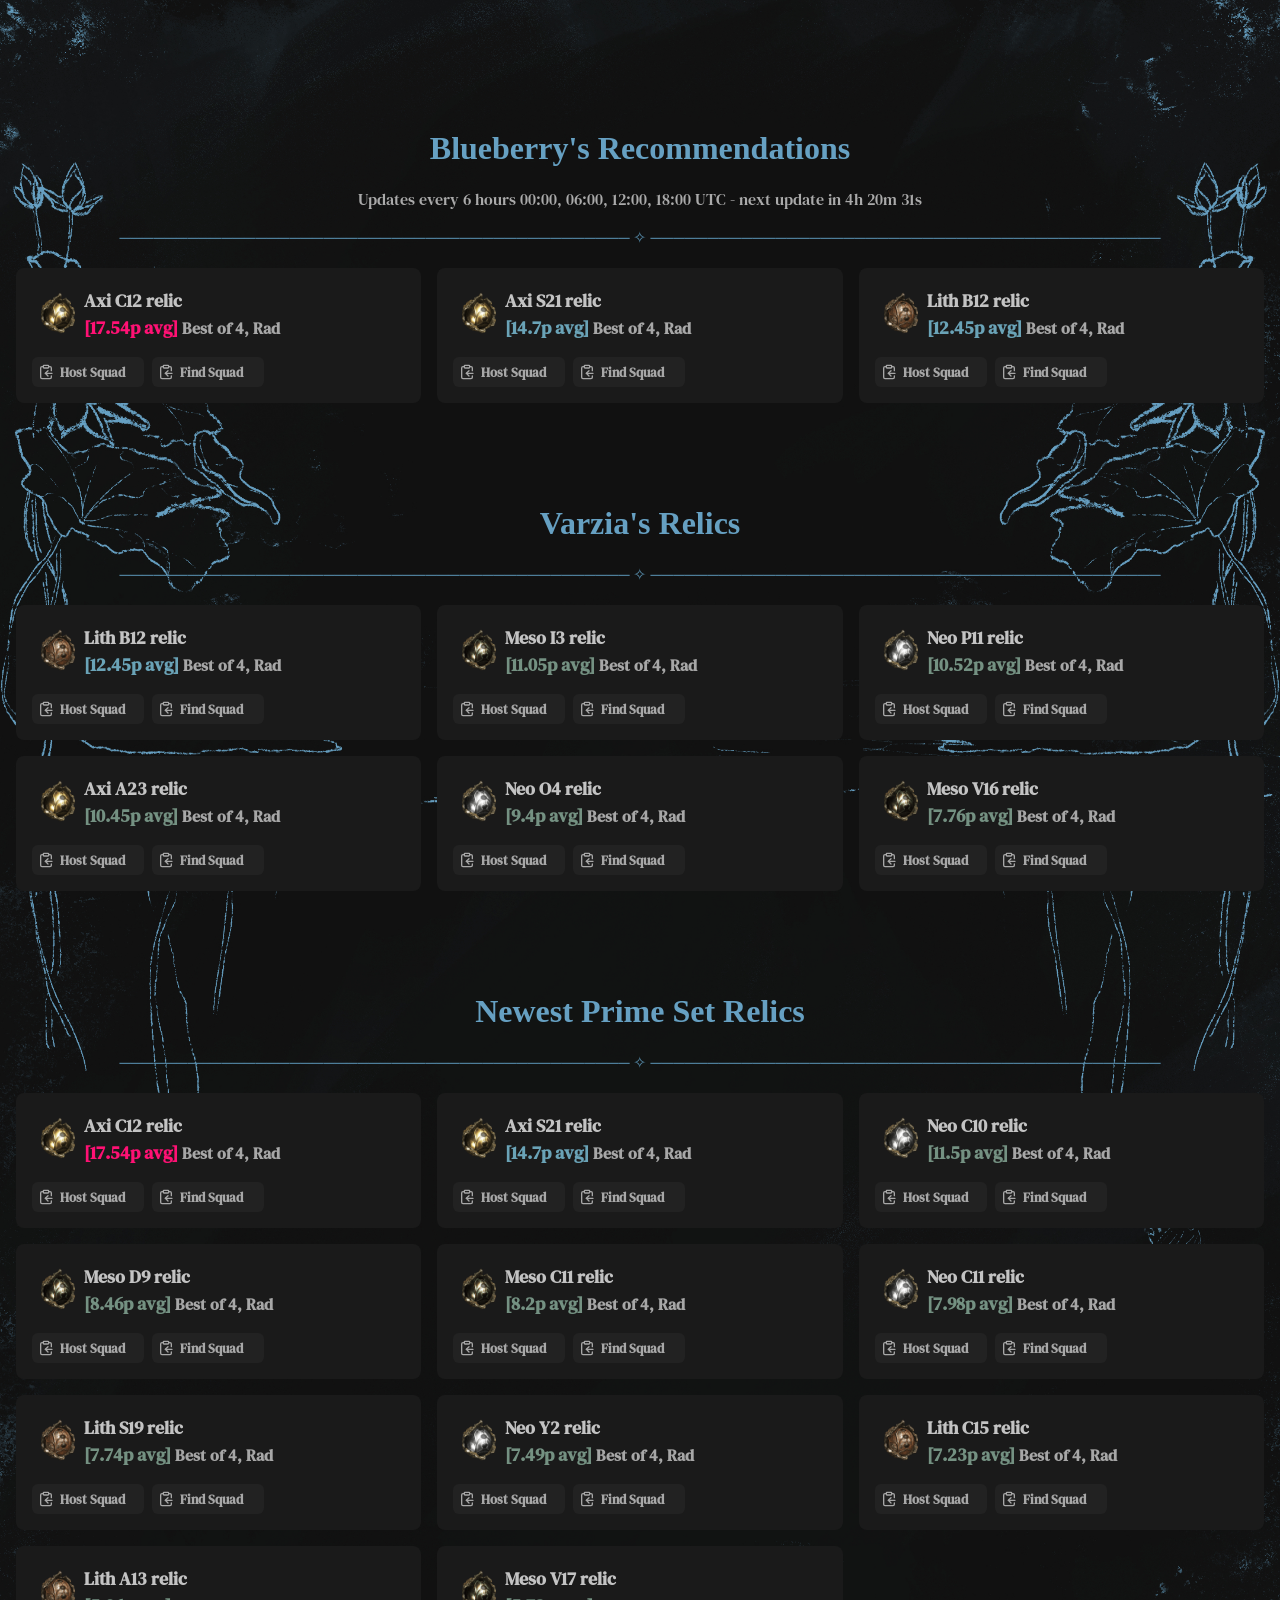
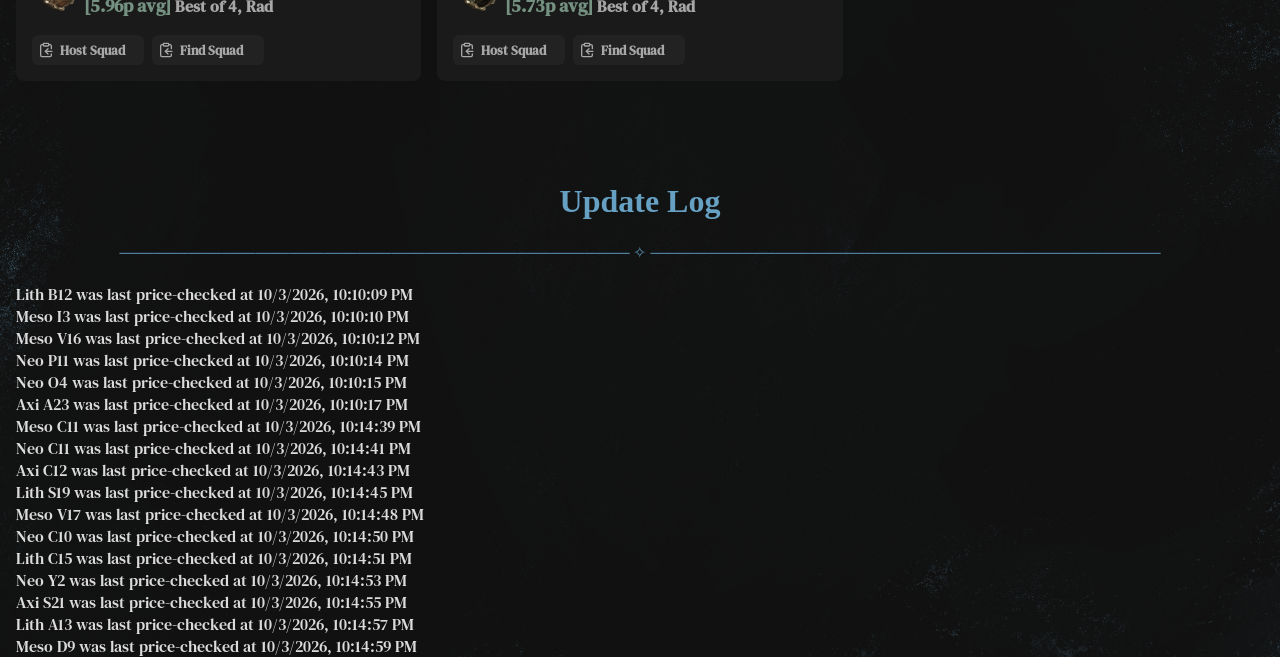
==== commit 3b4546d3: "Add files via upload" ====
--- a/index.html
+++ b/index.html
@@ -26,6 +26,10 @@
   <div id="newest-relics">Loading newest relic data...</div>
   <div class="spacer"></div>
 
+  <h1>Update Log</h1>
+  <div class="divider"> ───────────────────────────────────────────── ✧ ───────────────────────────────────────────── </div>
+  <div id="update-log">Loading update log...</div>
+
   <script>
     function nextUpdateTime() {
       const updateHours = [0, 6, 12, 18];
@@ -279,11 +283,30 @@
       }
     }
 
+    async function loadUpdateLog() {
+      const out = document.getElementById("update-log");
+      try {
+        const r = await fetch("relic-pricing.json");
+        const table = await r.json();
+
+        const lines = Object.entries(table).map(([name, entry]) => {
+          const time = new Date(entry.lastChecked).toLocaleString();
+          return name + " was last price-checked at " + time;
+        });
+
+        out.style.whiteSpace = "pre-line";
+        out.textContent = lines.join("\n");
+      } catch (e) {
+        out.textContent = "Failed to load update log: " + e;
+      }
+    }
+
     updateCountdown();
     setInterval(updateCountdown, 1000);
     loadRelics();
     loadNewestRelics();
     loadRecommendations();
+    loadUpdateLog();
   </script>
 </body>
 </html>
